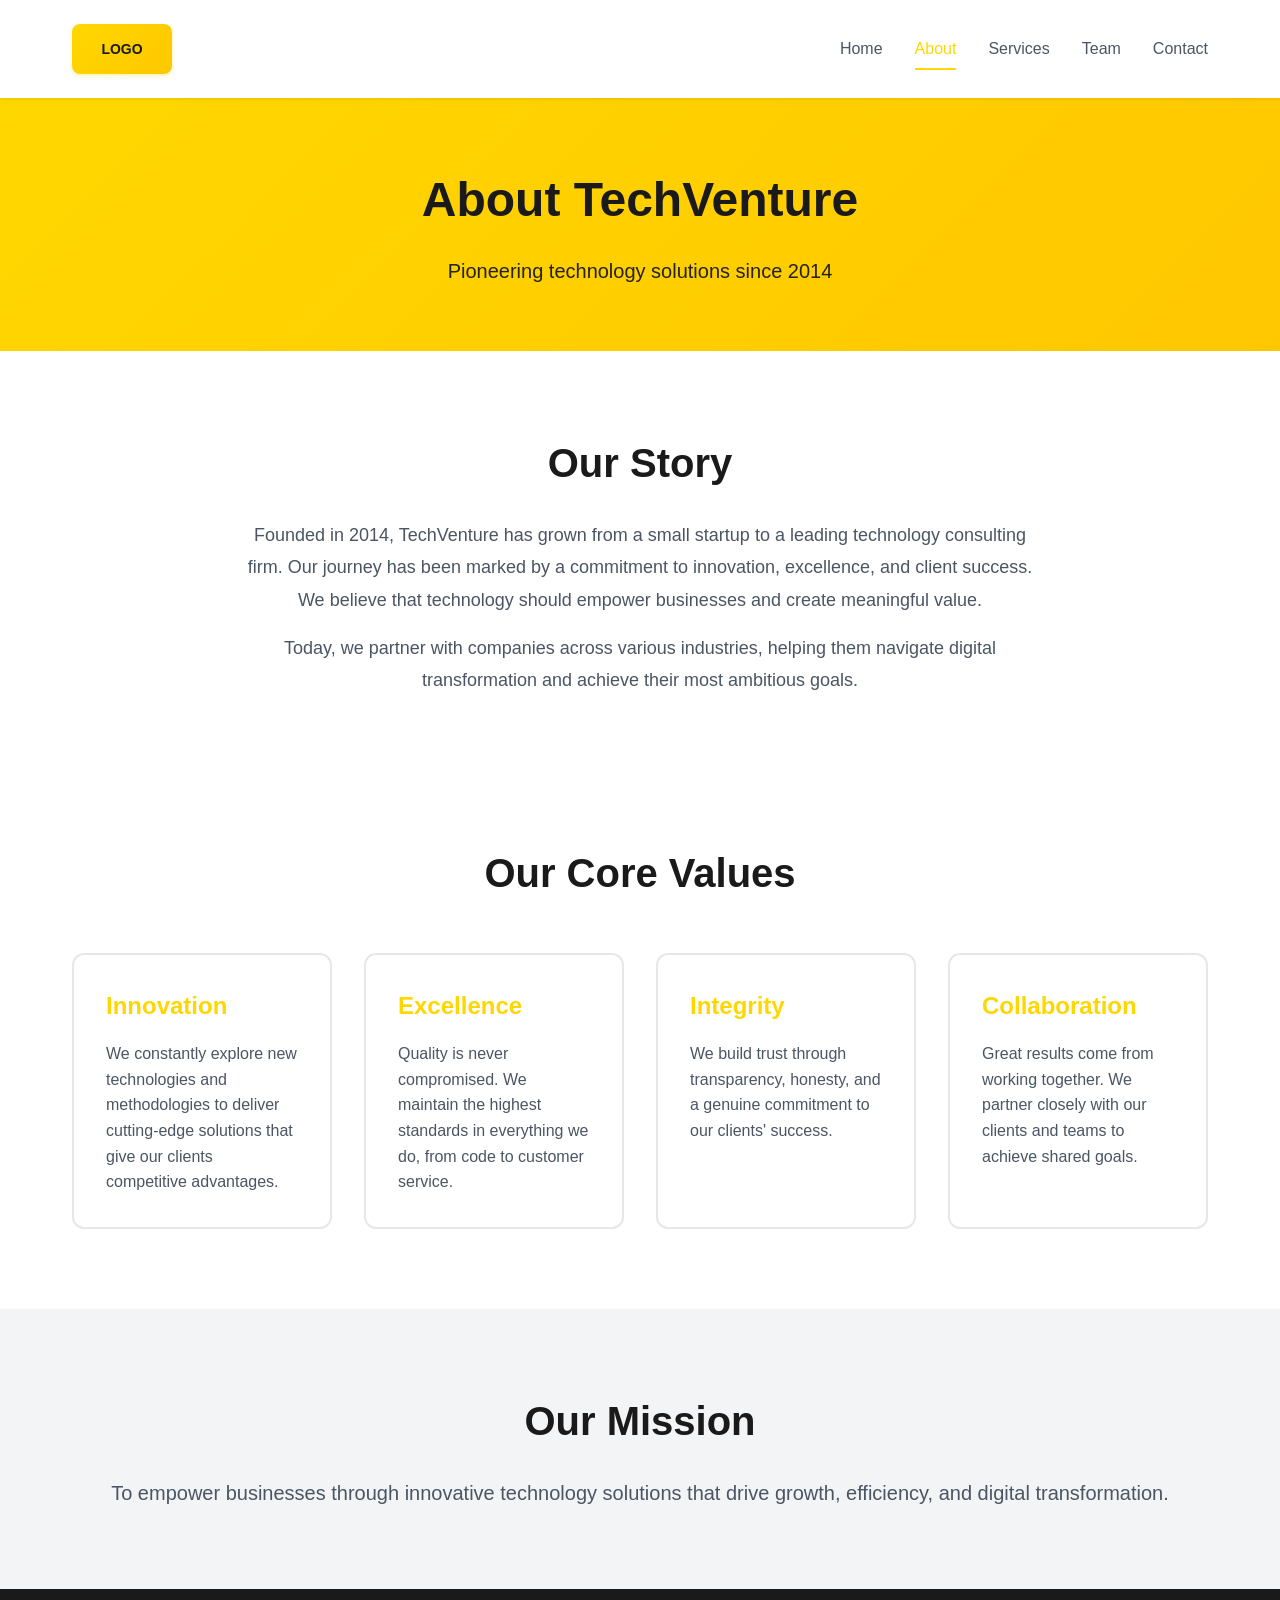
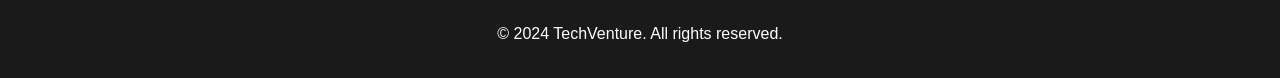
==== about.html @ a0563425 "Update page title from 'TechVenture' to 'awnsr'" ====
<!DOCTYPE html>
<html lang="en">
<head>
	<meta charset="UTF-8">
	<meta name="viewport" content="width=device-width, initial-scale=1.0">
	<title>About Us - awnsr</title>
	<link rel="stylesheet" href="styles.css">
</head>
<body>
	<nav class="navbar">
		<div class="nav-container">
			<div class="logo-space">
				<div class="logo-placeholder">LOGO</div>
			</div>
			<div class="nav-links">
				<a href="index.html" class="nav-link">Home</a>
				<a href="about.html" class="nav-link active">About</a>
				<a href="services.html" class="nav-link">Services</a>
				<a href="team.html" class="nav-link">Team</a>
				<a href="contact.html" class="nav-link">Contact</a>
			</div>
		</div>
	</nav>

	<section class="page-header">
		<div class="container">
			<h1>About TechVenture</h1>
			<p>Pioneering technology solutions since 2014</p>
		</div>
	</section>

	<section class="about-intro">
		<div class="container">
			<div class="intro-content">
				<h2>Our Story</h2>
				<p>Founded in 2014, TechVenture has grown from a small startup to a leading technology consulting firm. Our journey has been marked by a commitment to innovation, excellence, and client success. We believe that technology should empower businesses and create meaningful value.</p>
				<p>Today, we partner with companies across various industries, helping them navigate digital transformation and achieve their most ambitious goals.</p>
			</div>
		</div>
	</section>

	<section class="values-section">
		<div class="container">
			<h2>Our Core Values</h2>
			<div class="values-grid">
				<div class="value-card">
					<h3>Innovation</h3>
					<p>We constantly explore new technologies and methodologies to deliver cutting-edge solutions that give our clients competitive advantages.</p>
				</div>
				<div class="value-card">
					<h3>Excellence</h3>
					<p>Quality is never compromised. We maintain the highest standards in everything we do, from code to customer service.</p>
				</div>
				<div class="value-card">
					<h3>Integrity</h3>
					<p>We build trust through transparency, honesty, and a genuine commitment to our clients' success.</p>
				</div>
				<div class="value-card">
					<h3>Collaboration</h3>
					<p>Great results come from working together. We partner closely with our clients and teams to achieve shared goals.</p>
				</div>
			</div>
		</div>
	</section>

	<section class="mission-section">
		<div class="container">
			<h2>Our Mission</h2>
			<p>To empower businesses through innovative technology solutions that drive growth, efficiency, and digital transformation.</p>
		</div>
	</section>

	<footer class="footer">
		<div class="container">
			<p>&copy; 2024 TechVenture. All rights reserved.</p>
		</div>
	</footer>

	<script src="script.js"></script>
</body>
</html>
---- styles.css ----
* {
	margin: 0;
	padding: 0;
	box-sizing: border-box;
}

:root {
	--primary-yellow: #FFD700;
	--secondary-yellow: #FFC700;
	--dark: #1a1a1a;
	--light: #ffffff;
	--gray-text: #4b5563;
	--gray-light: #6b7280;
	--gray-bg: #f3f4f6;
	--gray-border: #e5e7eb;
	font-family: -apple-system, BlinkMacSystemFont, 'Segoe UI', Roboto, Oxygen, Ubuntu, Cantarell, sans-serif;
	line-height: 1.6;
	color: var(--dark);
}

html {
	scroll-behavior: smooth;
}

body {
	background: var(--light);
	color: var(--dark);
}

.container {
	max-width: 1200px;
	margin: 0 auto;
	padding: 0 2rem;
}

a {
	color: inherit;
	text-decoration: none;
}

button {
	font-family: inherit;
}

/* Navigation */
.navbar {
	background: var(--light);
	box-shadow: 0 1px 3px rgba(0, 0, 0, 0.1);
	position: sticky;
	top: 0;
	z-index: 100;
}

.nav-container {
	max-width: 1200px;
	margin: 0 auto;
	padding: 1.5rem 2rem;
	display: flex;
	justify-content: space-between;
	align-items: center;
	gap: 3rem;
}

.logo-space {
	flex-shrink: 0;
}

.logo-placeholder {
	width: 100px;
	height: 50px;
	background: linear-gradient(135deg, var(--primary-yellow) 0%, var(--secondary-yellow) 100%);
	border-radius: 8px;
	display: flex;
	align-items: center;
	justify-content: center;
	font-weight: 700;
	color: var(--dark);
	font-size: 0.875rem;
	box-shadow: 0 2px 4px rgba(255, 215, 0, 0.3);
}

.nav-links {
	display: flex;
	gap: 2rem;
}

.nav-link {
	color: var(--gray-text);
	font-weight: 500;
	transition: color 0.3s;
	position: relative;
}

.nav-link:hover {
	color: var(--primary-yellow);
}

.nav-link.active {
	color: var(--primary-yellow);
}

.nav-link.active::after {
	content: '';
	position: absolute;
	bottom: -0.5rem;
	left: 0;
	right: 0;
	height: 2px;
	background: var(--primary-yellow);
}

/* Hero Section */
.hero {
	background: linear-gradient(135deg, var(--primary-yellow) 0%, var(--secondary-yellow) 100%);
	color: var(--dark);
	padding: 6rem 2rem;
	text-align: center;
}

.hero-content {
	max-width: 800px;
	margin: 0 auto;
}

.hero h1 {
	font-size: 3rem;
	margin-bottom: 1.5rem;
	font-weight: 700;
}

.hero p {
	font-size: 1.25rem;
	margin-bottom: 2rem;
	opacity: 0.95;
}

.cta-buttons {
	display: flex;
	gap: 1rem;
	justify-content: center;
	flex-wrap: wrap;
}

/* Buttons */
.btn {
	padding: 1rem 2rem;
	border-radius: 8px;
	text-decoration: none;
	font-weight: 600;
	transition: all 0.3s;
	display: inline-block;
	border: none;
	cursor: pointer;
	font-size: 1rem;
	font-family: inherit;
}

.btn-primary {
	background: var(--primary-yellow);
	color: var(--dark);
}

.btn-primary:hover {
	background: var(--secondary-yellow);
	transform: translateY(-2px);
	box-shadow: 0 4px 12px rgba(255, 215, 0, 0.3);
}

.btn-secondary {
	background: rgba(0, 0, 0, 0.1);
	color: var(--dark);
	border: 2px solid var(--dark);
}

.btn-secondary:hover {
	background: var(--dark);
	color: var(--primary-yellow);
}

/* Features Section */
.features,
.stats {
	padding: 5rem 2rem;
}

.features h2 {
	text-align: center;
	font-size: 2.5rem;
	margin-bottom: 3rem;
}

.features-grid {
	display: grid;
	grid-template-columns: repeat(auto-fit, minmax(250px, 1fr));
	gap: 2rem;
}

.feature-card {
	background: var(--light);
	padding: 2rem;
	border-radius: 12px;
	box-shadow: 0 2px 8px rgba(0, 0, 0, 0.08);
	transition: transform 0.3s, box-shadow 0.3s;
}

.feature-card:hover {
	transform: translateY(-4px);
	box-shadow: 0 8px 24px rgba(0, 0, 0, 0.12);
}

.feature-icon {
	font-size: 3rem;
	margin-bottom: 1rem;
}

.feature-card h3 {
	font-size: 1.5rem;
	margin-bottom: 0.75rem;
	color: var(--dark);
}

.feature-card p {
	color: var(--gray-text);
	margin: 0;
}

/* Stats Section */
.stats {
	background: var(--light);
}

.stats-grid {
	display: grid;
	grid-template-columns: repeat(auto-fit, minmax(200px, 1fr));
	gap: 3rem;
	text-align: center;
}

.stat-number {
	font-size: 3rem;
	font-weight: 700;
	color: var(--primary-yellow);
	margin-bottom: 0.5rem;
}

.stat-label {
	color: var(--gray-text);
	font-size: 1.125rem;
}

/* Page Header */
.page-header {
	background: linear-gradient(135deg, var(--primary-yellow) 0%, var(--secondary-yellow) 100%);
	color: var(--dark);
	padding: 4rem 2rem;
	text-align: center;
}

.page-header h1 {
	font-size: 3rem;
	margin-bottom: 1rem;
}

.page-header p {
	font-size: 1.25rem;
	opacity: 0.95;
}

/* About Page */
.about-intro {
	padding: 5rem 0 3rem;
	text-align: center;
}

.intro-content {
	max-width: 800px;
	margin: 0 auto;
}

.intro-content h2 {
	font-size: 2.5rem;
	margin-bottom: 1.5rem;
}

.intro-content p {
	font-size: 1.125rem;
	color: var(--gray-text);
	line-height: 1.8;
	margin-bottom: 1rem;
}

.values-section {
	padding: 5rem 0;
}

.values-section h2 {
	text-align: center;
	font-size: 2.5rem;
	margin-bottom: 3rem;
}

.values-grid {
	display: grid;
	grid-template-columns: repeat(auto-fit, minmax(250px, 1fr));
	gap: 2rem;
}

.value-card {
	padding: 2rem;
	border: 2px solid var(--gray-border);
	border-radius: 12px;
	transition: all 0.3s;
}

.value-card:hover {
	border-color: var(--primary-yellow);
	transform: translateY(-4px);
}

.value-card h3 {
	font-size: 1.5rem;
	margin-bottom: 1rem;
	color: var(--primary-yellow);
}

.value-card p {
	color: var(--gray-text);
	margin: 0;
}

.mission-section {
	background: var(--gray-bg);
	padding: 5rem 0;
	text-align: center;
}

.mission-section h2 {
	font-size: 2.5rem;
	margin-bottom: 1.5rem;
}

.mission-section p {
	font-size: 1.25rem;
	color: var(--gray-text);
}

/* Services Page */
.services-section {
	padding: 5rem 0;
}

.services-grid {
	display: grid;
	grid-template-columns: repeat(auto-fit, minmax(350px, 1fr));
	gap: 2.5rem;
}

.service-card {
	background: var(--light);
	padding: 2.5rem;
	border-radius: 12px;
	box-shadow: 0 2px 8px rgba(0, 0, 0, 0.08);
	transition: all 0.3s;
}

.service-card:hover {
	transform: translateY(-4px);
	box-shadow: 0 8px 24px rgba(0, 0, 0, 0.12);
}

.service-icon {
	font-size: 3rem;
	margin-bottom: 1.5rem;
}

.service-card h3 {
	font-size: 1.75rem;
	margin-bottom: 1rem;
	color: var(--dark);
}

.service-card p {
	color: var(--gray-text);
	margin-bottom: 1.5rem;
	line-height: 1.6;
}

.service-features {
	list-style: none;
	padding: 0;
	margin: 0;
}

.service-features li {
	color: var(--gray-light);
	padding: 0.5rem 0;
	padding-left: 1.5rem;
	position: relative;
}

.service-features li::before {
	content: '✓';
	position: absolute;
	left: 0;
	color: var(--primary-yellow);
	font-weight: 700;
}

.cta-section {
	background: linear-gradient(135deg, var(--gray-bg) 0%, var(--gray-border) 100%);
	padding: 5rem 2rem;
	text-align: center;
}

.cta-section h2 {
	font-size: 2.5rem;
	margin-bottom: 1rem;
}

.cta-section p {
	font-size: 1.25rem;
	color: var(--gray-text);
	margin-bottom: 2rem;
}

/* Team Page */
.team-intro {
	padding: 5rem 0 3rem;
	text-align: center;
}

.team-intro h2 {
	font-size: 2.5rem;
	margin-bottom: 1.5rem;
}

.team-intro p {
	font-size: 1.125rem;
	color: var(--gray-text);
	line-height: 1.8;
}

.team-section {
	padding: 3rem 0 5rem;
}

.section-title {
	text-align: center;
	font-size: 2rem;
	margin-bottom: 3rem;
	color: var(--dark);
}

.team-grid {
	display: grid;
	grid-template-columns: repeat(3, 1fr);
	gap: 3rem;
}

.team-member {
	text-align: center;
}

.member-image {
	width: 150px;
	height: 150px;
	border-radius: 50%;
	background: linear-gradient(135deg, var(--primary-yellow) 0%, var(--secondary-yellow) 100%);
	margin: 0 auto 1.5rem;
	display: flex;
	align-items: center;
	justify-content: center;
	font-size: 2.5rem;
	font-weight: 700;
	color: var(--dark);
	transition: transform 0.3s;
	box-shadow: 0 4px 12px rgba(255, 215, 0, 0.3);
}

.team-member:hover .member-image {
	transform: scale(1.05);
}

.team-member h3 {
	font-size: 1.5rem;
	margin-bottom: 0.5rem;
	color: var(--dark);
}

.role {
	color: var(--primary-yellow);
	font-weight: 600;
	margin-bottom: 1rem;
}

.bio {
	color: var(--gray-light);
	line-height: 1.6;
	margin: 0;
}

.collaborators-section {
	background: var(--light);
	padding: 5rem 0;
	border-top: 1px solid var(--gray-border);
}

.collaborators-grid {
	display: grid;
	grid-template-columns: repeat(2, 1fr);
	gap: 3rem;
}

.collaborator {
	text-align: center;
	padding: 2rem;
}

.collaborator-image {
	width: 150px;
	height: 150px;
	border-radius: 50%;
	background: linear-gradient(135deg, var(--primary-yellow) 0%, var(--secondary-yellow) 100%);
	margin: 0 auto 1.5rem;
	display: flex;
	align-items: center;
	justify-content: center;
	font-size: 2.5rem;
	font-weight: 700;
	color: var(--dark);
	transition: transform 0.3s;
	box-shadow: 0 4px 12px rgba(255, 215, 0, 0.3);
}

.collaborator:hover .collaborator-image {
	transform: scale(1.05);
}

.collaborator h3 {
	font-size: 1.5rem;
	margin-bottom: 0.5rem;
	color: var(--dark);
}

.collaborator p {
	color: var(--gray-light);
	line-height: 1.6;
	margin: 0;
}

.join-section {
	background: linear-gradient(135deg, var(--gray-bg) 0%, var(--gray-border) 100%);
	padding: 5rem 2rem;
	text-align: center;
}

.join-section h2 {
	font-size: 2.5rem;
	margin-bottom: 1rem;
}

.join-section p {
	font-size: 1.25rem;
	color: var(--gray-text);
	margin-bottom: 2rem;
}

/* Contact Page */
.contact-section {
	padding: 5rem 0;
}

.contact-grid {
	display: grid;
	grid-template-columns: 1fr 1fr;
	gap: 4rem;
}

.contact-info h2 {
	font-size: 2rem;
	margin-bottom: 1rem;
	color: var(--dark);
}

.intro-text {
	color: var(--gray-text);
	line-height: 1.6;
	margin-bottom: 2rem;
}

.info-items {
	display: flex;
	flex-direction: column;
	gap: 2rem;
}

.info-item {
	display: flex;
	gap: 1.5rem;
}

.info-item h3 {
	font-size: 1.125rem;
	margin-bottom: 0.5rem;
	color: var(--dark);
}

.info-item p {
	color: var(--gray-light);
	margin: 0.25rem 0;
}

.contact-form-wrapper {
	background: var(--light);
	padding: 2.5rem;
	border-radius: 12px;
	box-shadow: 0 4px 16px rgba(0, 0, 0, 0.08);
}

.contact-form h2 {
	font-size: 2rem;
	margin-bottom: 2rem;
	color: var(--dark);
}

.form-group {
	margin-bottom: 1.5rem;
}

.form-group label {
	display: block;
	margin-bottom: 0.5rem;
	color: #374151;
	font-weight: 500;
}

.form-group input,
.form-group select,
.form-group textarea {
	width: 100%;
	padding: 0.75rem;
	border: 2px solid var(--gray-border);
	border-radius: 8px;
	font-family: inherit;
	font-size: 1rem;
	transition: border-color 0.3s;
}

.form-group input:focus,
.form-group select:focus,
.form-group textarea:focus {
	outline: none;
	border-color: var(--primary-yellow);
}

.form-group textarea {
	resize: vertical;
}

.map-section {
	padding: 0 0 5rem;
}

.map-placeholder {
	background: linear-gradient(135deg, var(--gray-border) 0%, #d1d5db 100%);
	border-radius: 12px;
	height: 400px;
	display: flex;
	align-items: center;
	justify-content: center;
}

.map-placeholder p {
	font-size: 1.5rem;
	color: var(--gray-light);
	font-weight: 600;
}

/* Footer */
.footer {
	background: var(--dark);
	color: var(--light);
	padding: 2rem;
	text-align: center;
}

.footer p {
	margin: 0;
}

/* Responsive */
@media (max-width: 768px) {
	.nav-container {
		flex-direction: column;
		gap: 1rem;
	}

	.nav-links {
		gap: 1rem;
		flex-wrap: wrap;
		justify-content: center;
	}

	.hero h1 {
		font-size: 2rem;
	}

	.hero p {
		font-size: 1rem;
	}

	.features h2,
	.values-section h2,
	.mission-section h2,
	.page-header h1,
	.cta-section h2,
	.join-section h2 {
		font-size: 2rem;
	}

	.features-grid,
	.values-grid,
	.services-grid {
		grid-template-columns: 1fr;
	}

	.team-grid {
		grid-template-columns: 1fr;
	}

	.collaborators-grid {
		grid-template-columns: 1fr;
	}

	.contact-grid {
		grid-template-columns: 1fr;
		gap: 3rem;
	}

	.stat-number {
		font-size: 2rem;
	}

	.cta-buttons {
		flex-direction: column;
		align-items: center;
	}

	.btn {
		width: 100%;
		max-width: 300px;
	}
}

@media (max-width: 480px) {
	.container {
		padding: 0 1rem;
	}

	.hero {
		padding: 3rem 1rem;
	}

	.nav-container {
		padding: 1rem;
	}

	.nav-container,
	.nav-links {
		gap: 0.5rem;
	}

	.logo-placeholder {
		width: 80px;
		height: 40px;
		font-size: 0.75rem;
	}

	.page-header {
		padding: 2rem 1rem;
	}

	.page-header h1 {
		font-size: 1.5rem;
	}

	.page-header p {
		font-size: 1rem;
	}

	.services-grid {
		gap: 1.5rem;
	}

	.service-card {
		padding: 1.5rem;
	}

	.contact-form-wrapper {
		padding: 1.5rem;
	}
}
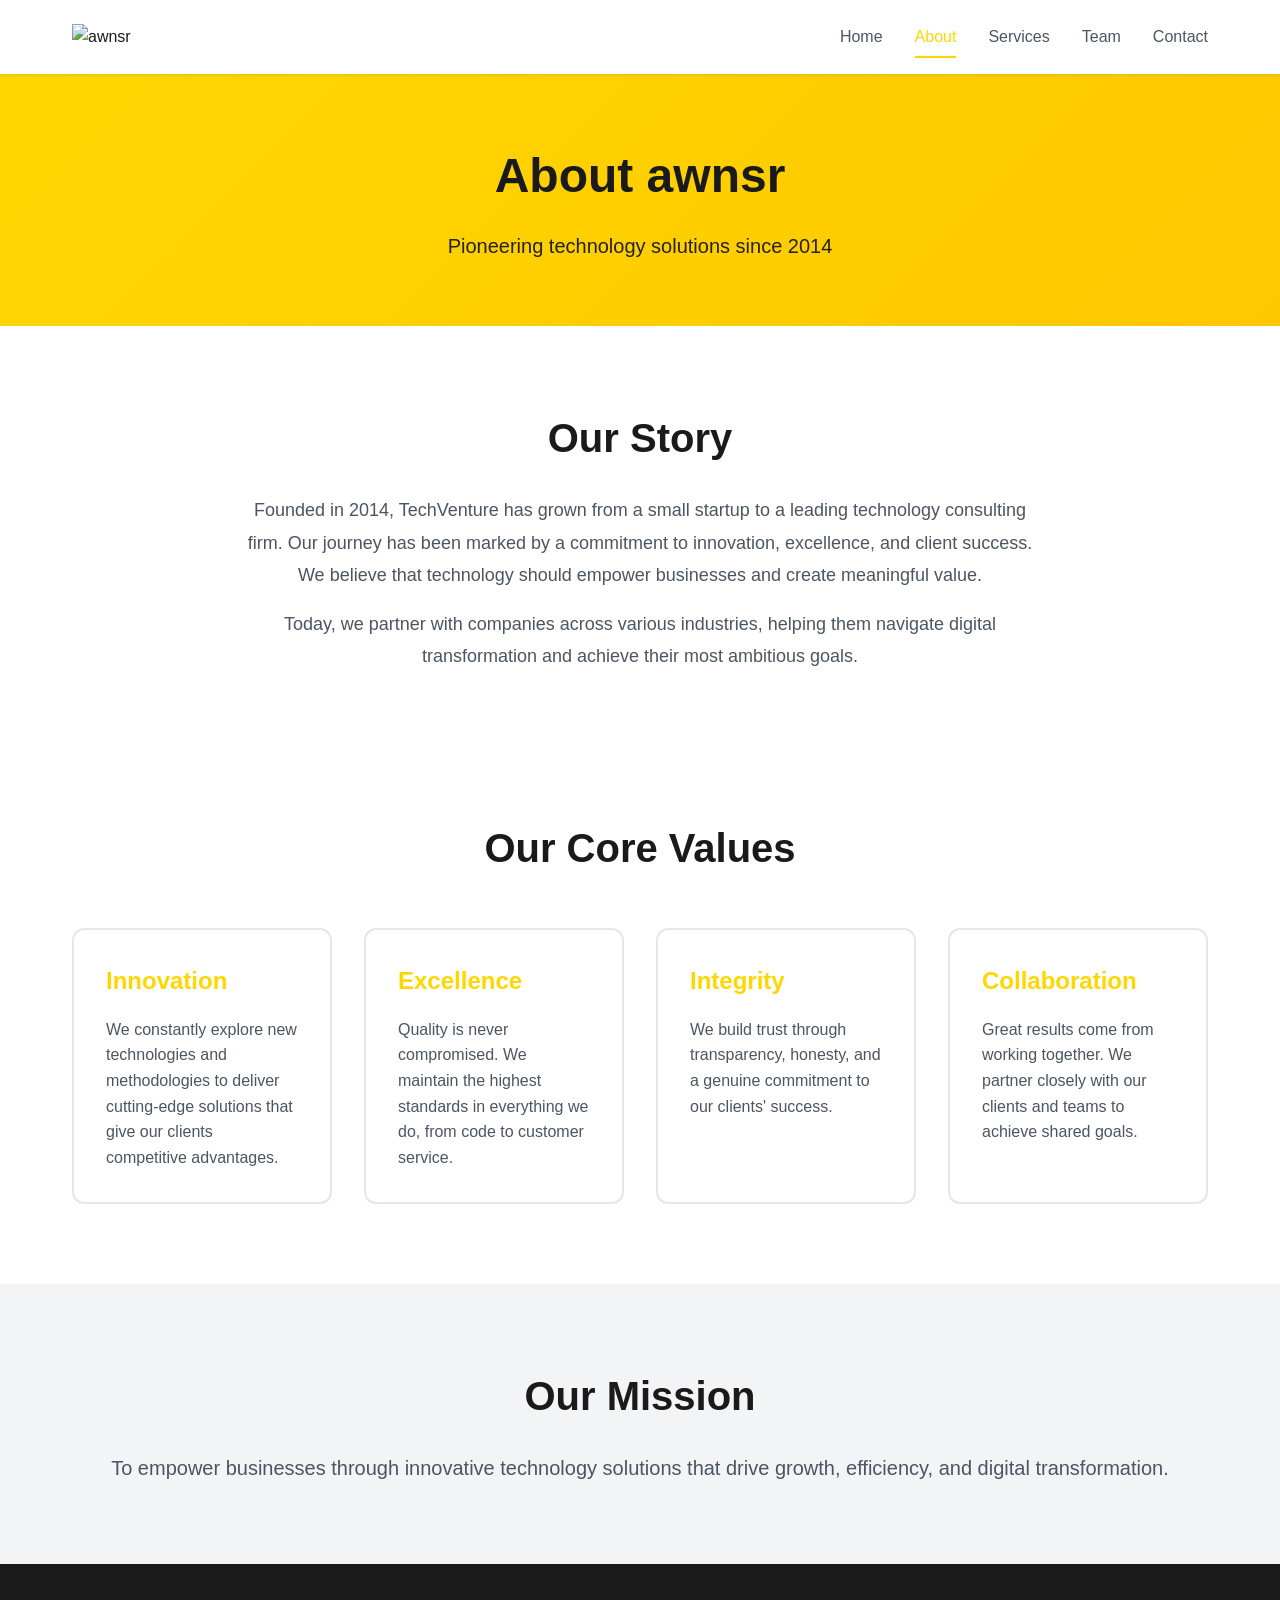
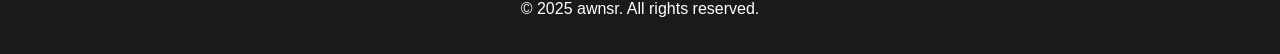
==== commit 1c0c39a0: "Replace logo image in about.html" ====
--- a/about.html
+++ b/about.html
@@ -10,7 +10,7 @@
 	<nav class="navbar">
 		<div class="nav-container">
 			<div class="logo-space">
-				<div class="logo-placeholder">LOGO</div>
+				<img src="logo3.jpg" alt="awnsr" style="height: 70px; width: auto;">
 			</div>
 			<div class="nav-links">
 				<a href="index.html" class="nav-link">Home</a>
@@ -24,7 +24,7 @@
 
 	<section class="page-header">
 		<div class="container">
-			<h1>About TechVenture</h1>
+			<h1>About awnsr</h1>
 			<p>Pioneering technology solutions since 2014</p>
 		</div>
 	</section>
@@ -72,7 +72,7 @@
 
 	<footer class="footer">
 		<div class="container">
-			<p>&copy; 2024 TechVenture. All rights reserved.</p>
+			<p>&copy; 2025 awnsr. All rights reserved.</p>
 		</div>
 	</footer>
 
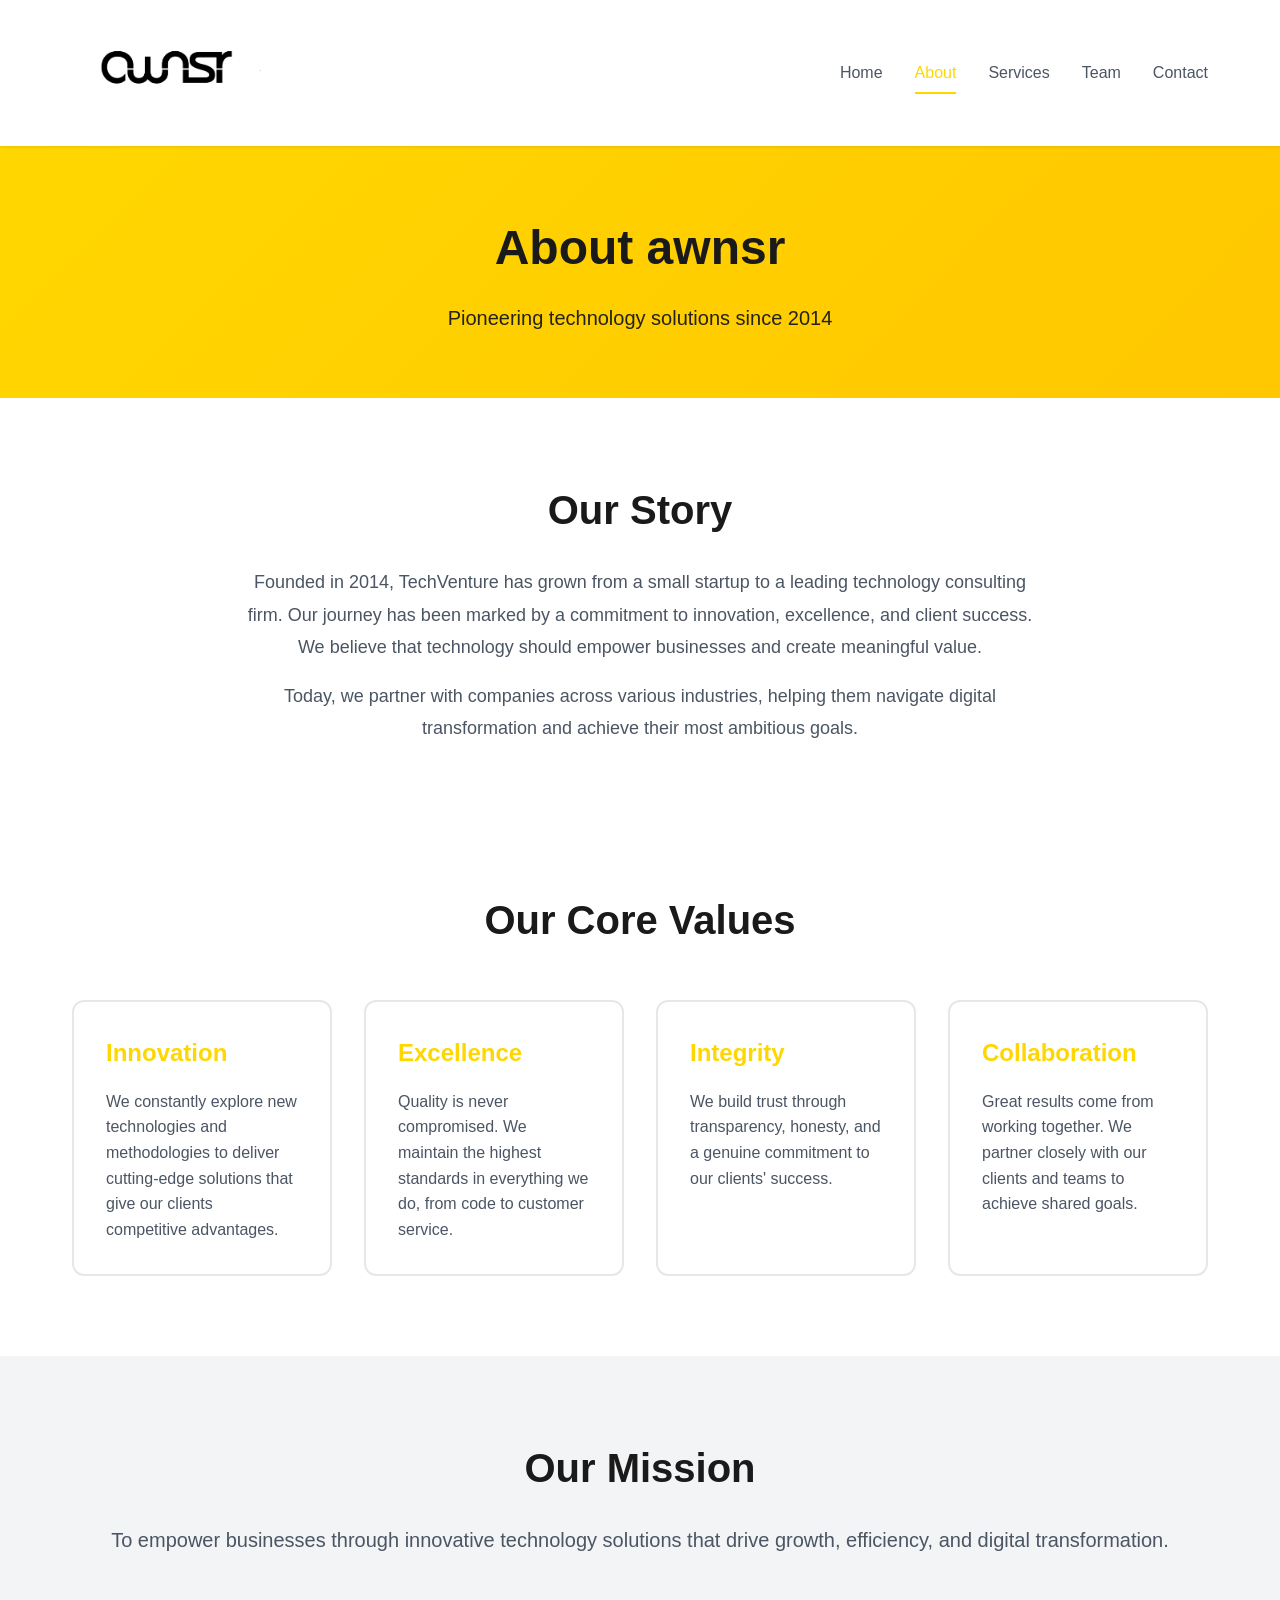
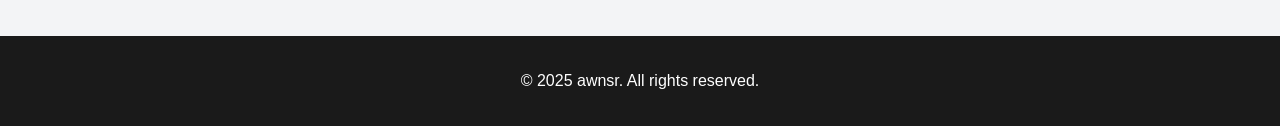
==== commit b693392d: "Increase logo height in about.html" ====
--- a/about.html
+++ b/about.html
@@ -10,7 +10,7 @@
 	<nav class="navbar">
 		<div class="nav-container">
 			<div class="logo-space">
-				<img src="logo3.jpg" alt="awnsr" style="height: 70px; width: auto;">
+				<img src="logo5.jpg" alt="awnsr" style="height: 90px; width: auto;">
 			</div>
 			<div class="nav-links">
 				<a href="index.html" class="nav-link">Home</a>
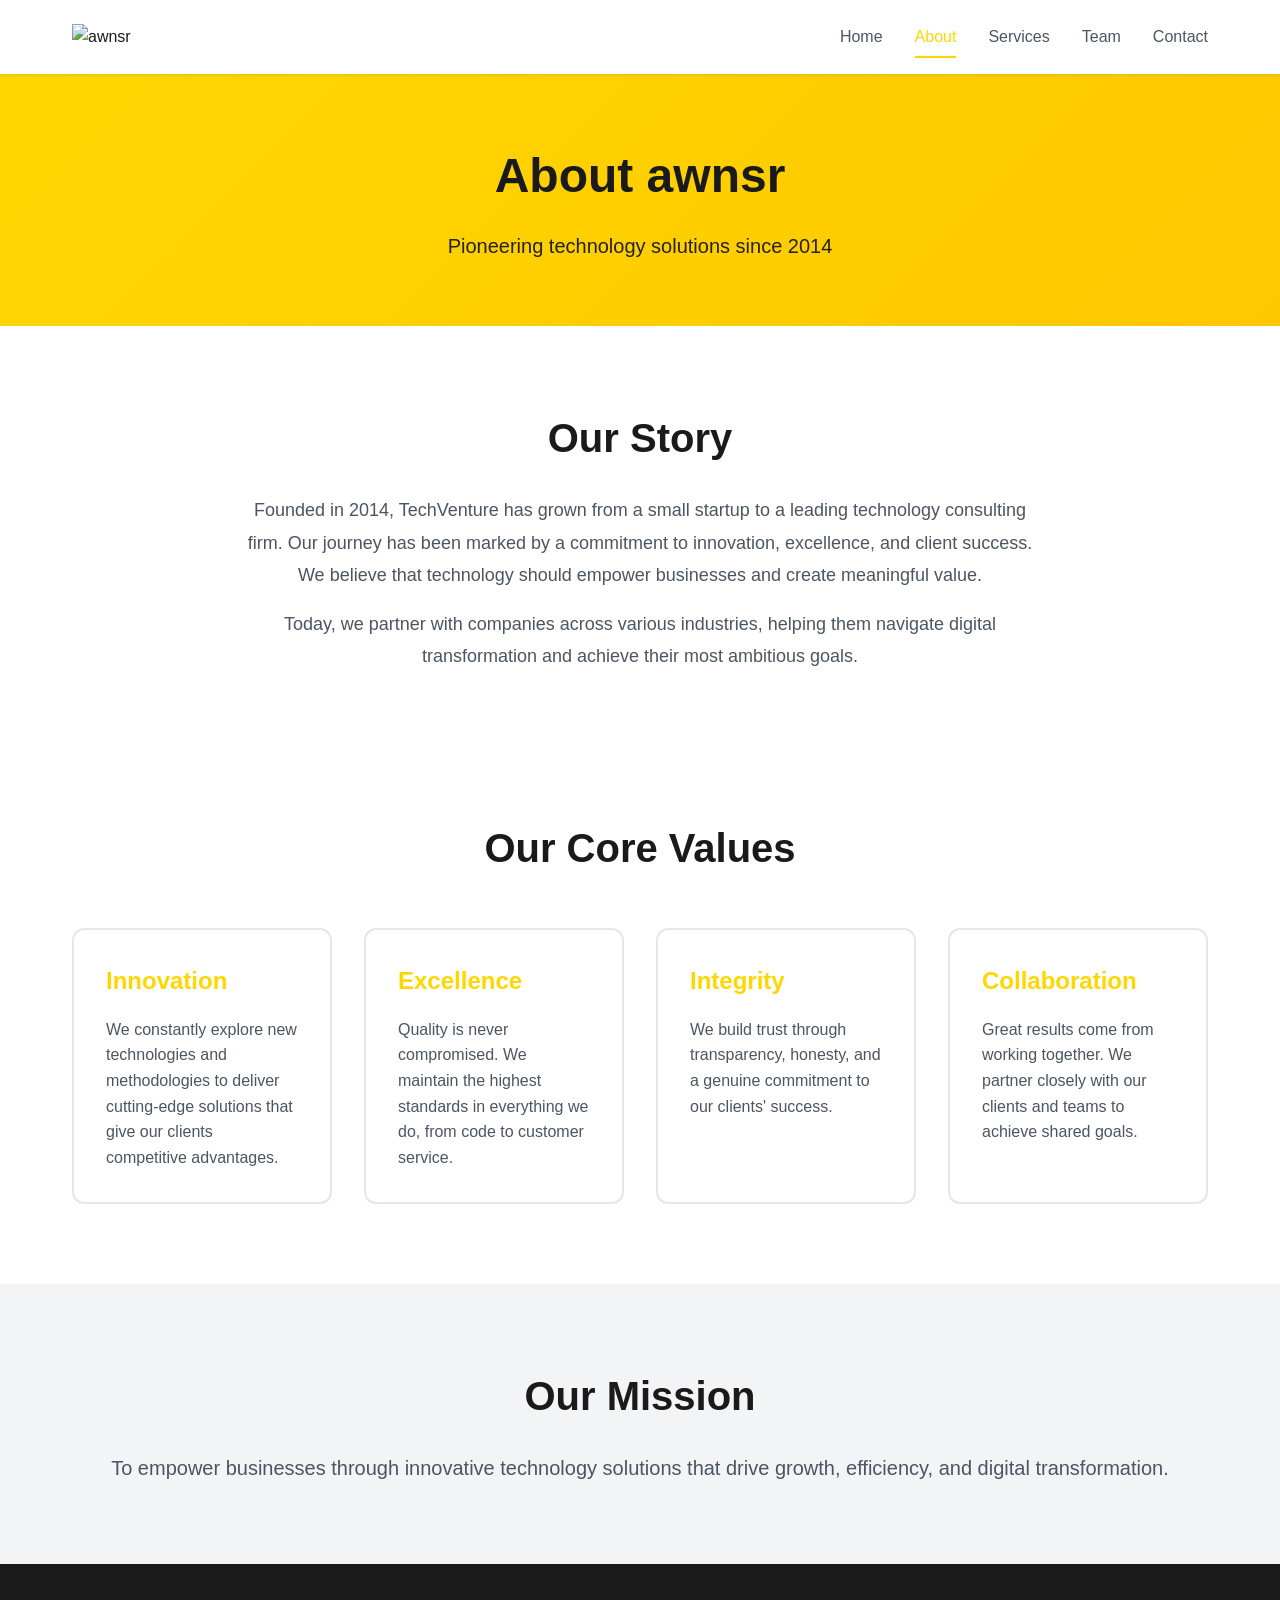
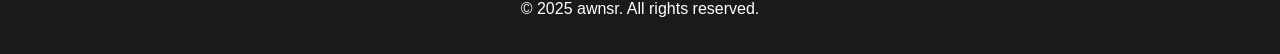
==== commit faa7c482: "Update about.html" ====
--- a/about.html
+++ b/about.html
@@ -10,7 +10,7 @@
 	<nav class="navbar">
 		<div class="nav-container">
 			<div class="logo-space">
-				<img src="logo5.jpg" alt="awnsr" style="height: 90px; width: auto;">
+				<img src="logo1.jpg" alt="awnsr" style="height: 90px; width: auto;">
 			</div>
 			<div class="nav-links">
 				<a href="index.html" class="nav-link">Home</a>
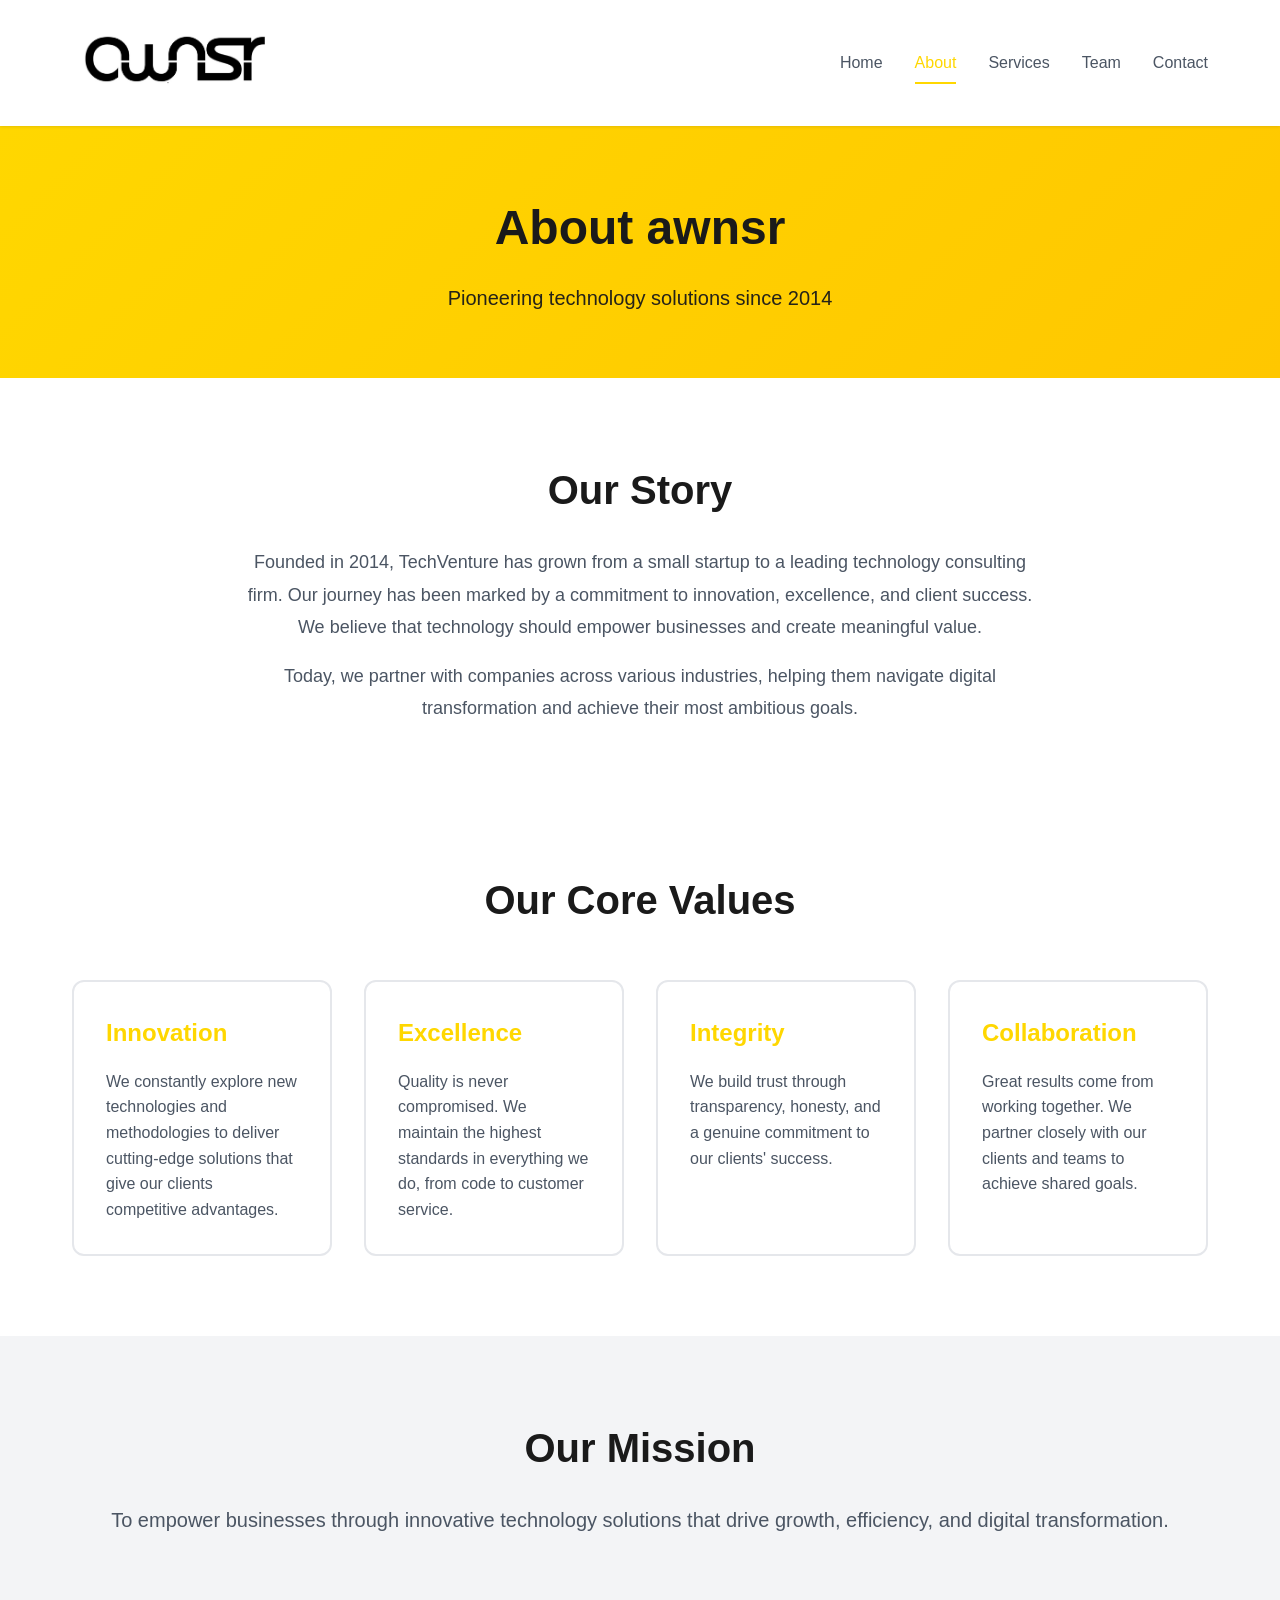
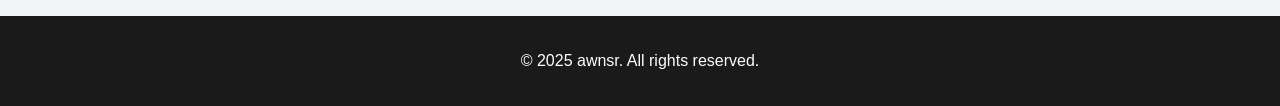
==== commit 0e7b436f: "Reduce logo height in about.html" ====
--- a/about.html
+++ b/about.html
@@ -10,7 +10,7 @@
 	<nav class="navbar">
 		<div class="nav-container">
 			<div class="logo-space">
-				<img src="logo1.jpg" alt="awnsr" style="height: 90px; width: auto;">
+				<img src="logo.jpg" alt="awnsr" style="height: 70px; width: auto;">
 			</div>
 			<div class="nav-links">
 				<a href="index.html" class="nav-link">Home</a>
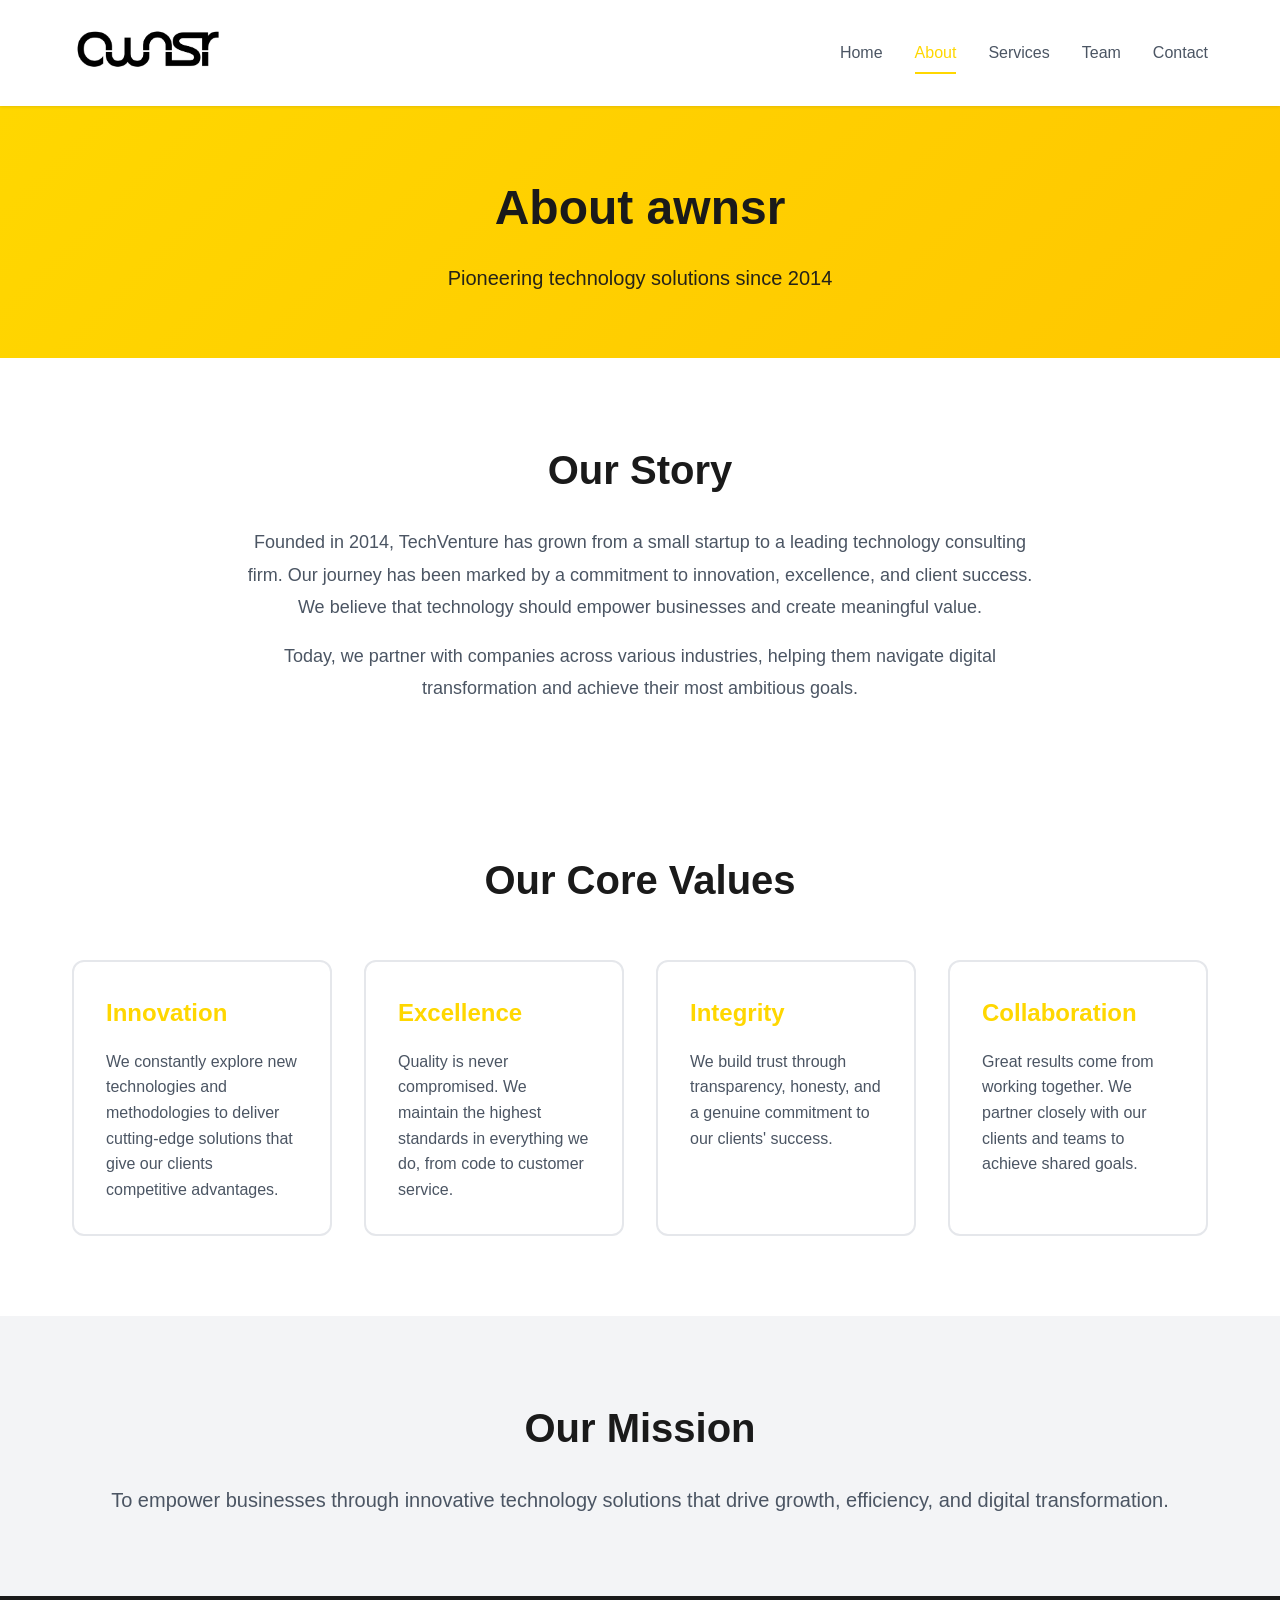
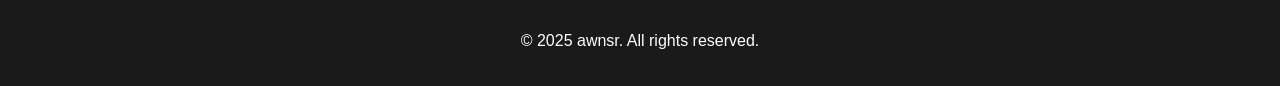
==== commit c975fadd: "Update about.html" ====
--- a/about.html
+++ b/about.html
@@ -10,7 +10,7 @@
 	<nav class="navbar">
 		<div class="nav-container">
 			<div class="logo-space">
-				<img src="logo.jpg" alt="awnsr" style="height: 70px; width: auto;">
+				<img src="logo.jpg" alt="awnsr" style="height: 50px; width: auto;">
 			</div>
 			<div class="nav-links">
 				<a href="index.html" class="nav-link">Home</a>
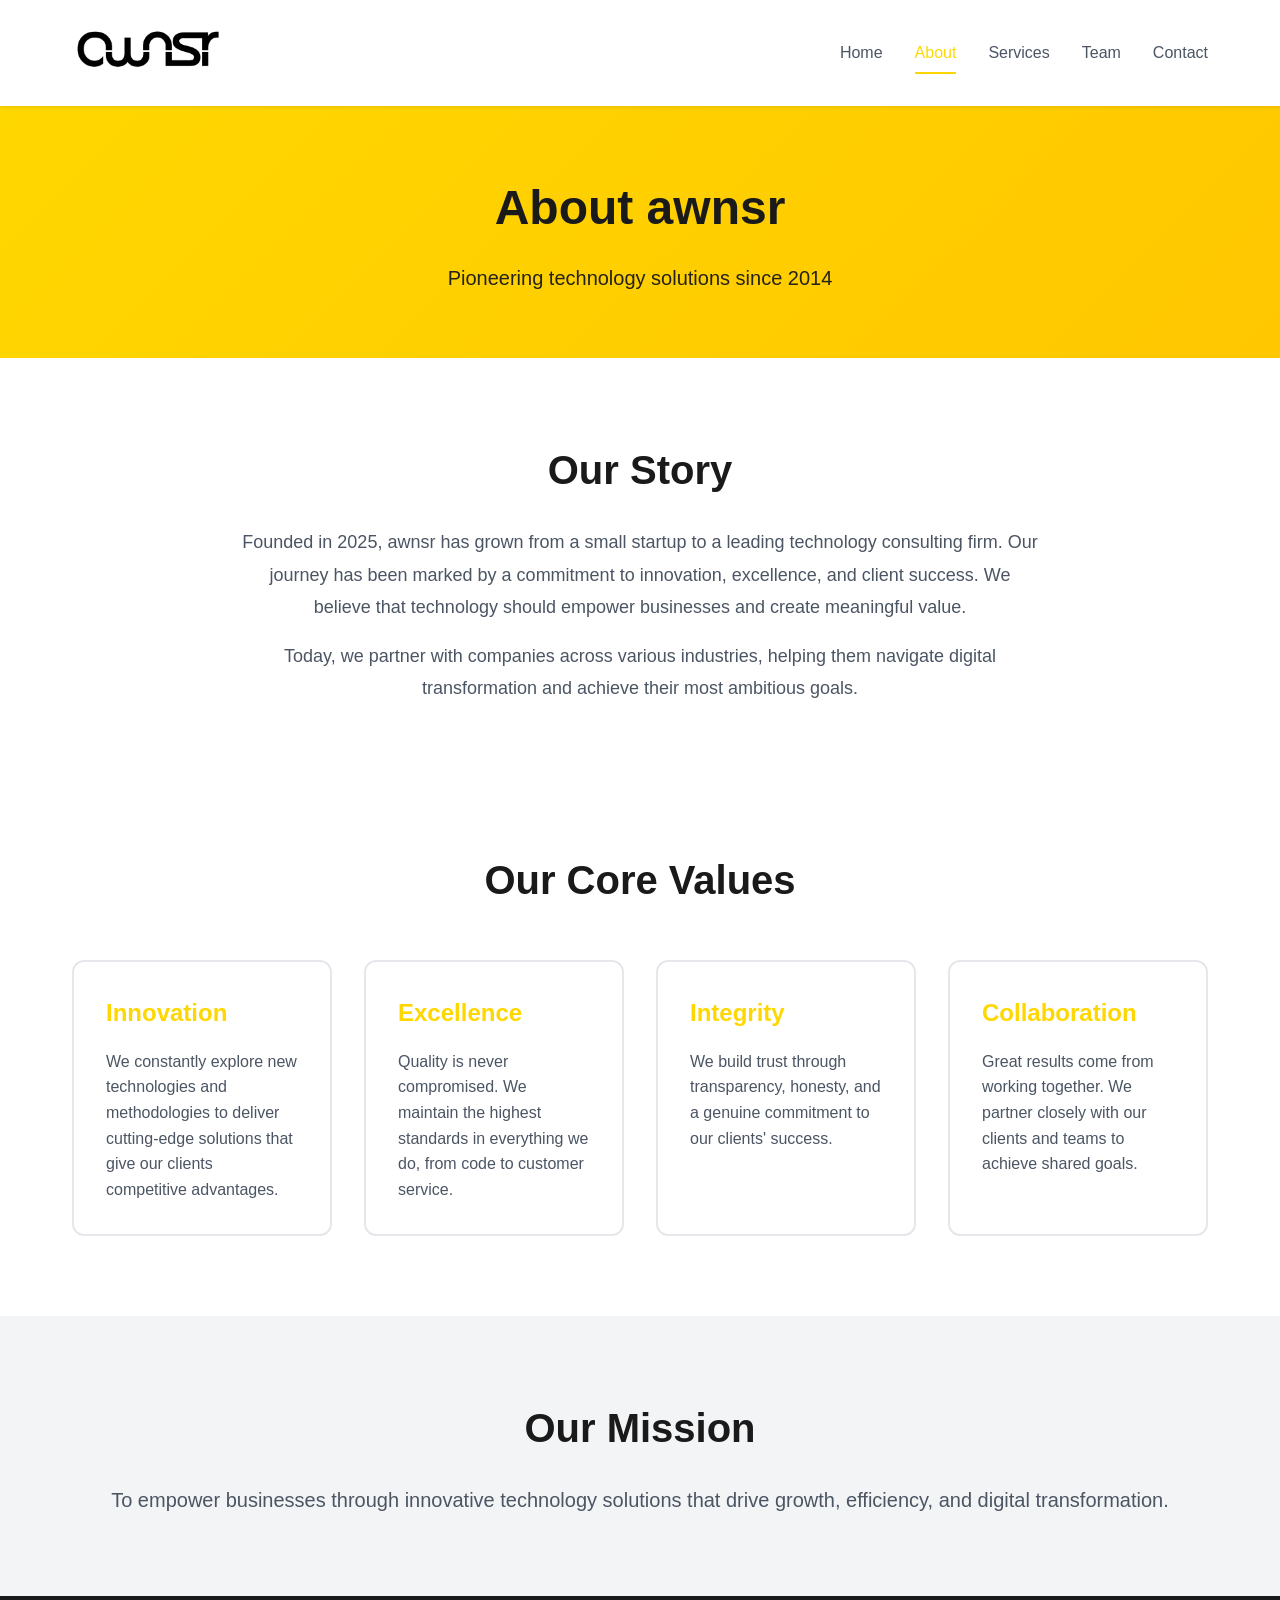
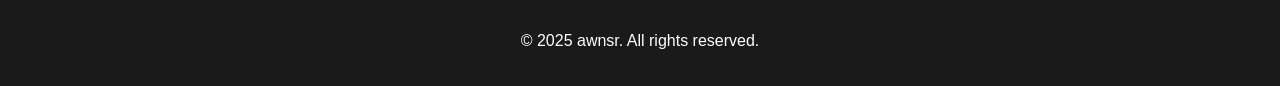
==== commit fe8115b3: "Update about.html" ====
--- a/about.html
+++ b/about.html
@@ -33,7 +33,7 @@
 		<div class="container">
 			<div class="intro-content">
 				<h2>Our Story</h2>
-				<p>Founded in 2014, TechVenture has grown from a small startup to a leading technology consulting firm. Our journey has been marked by a commitment to innovation, excellence, and client success. We believe that technology should empower businesses and create meaningful value.</p>
+				<p>Founded in 2025, awnsr has grown from a small startup to a leading technology consulting firm. Our journey has been marked by a commitment to innovation, excellence, and client success. We believe that technology should empower businesses and create meaningful value.</p>
 				<p>Today, we partner with companies across various industries, helping them navigate digital transformation and achieve their most ambitious goals.</p>
 			</div>
 		</div>
